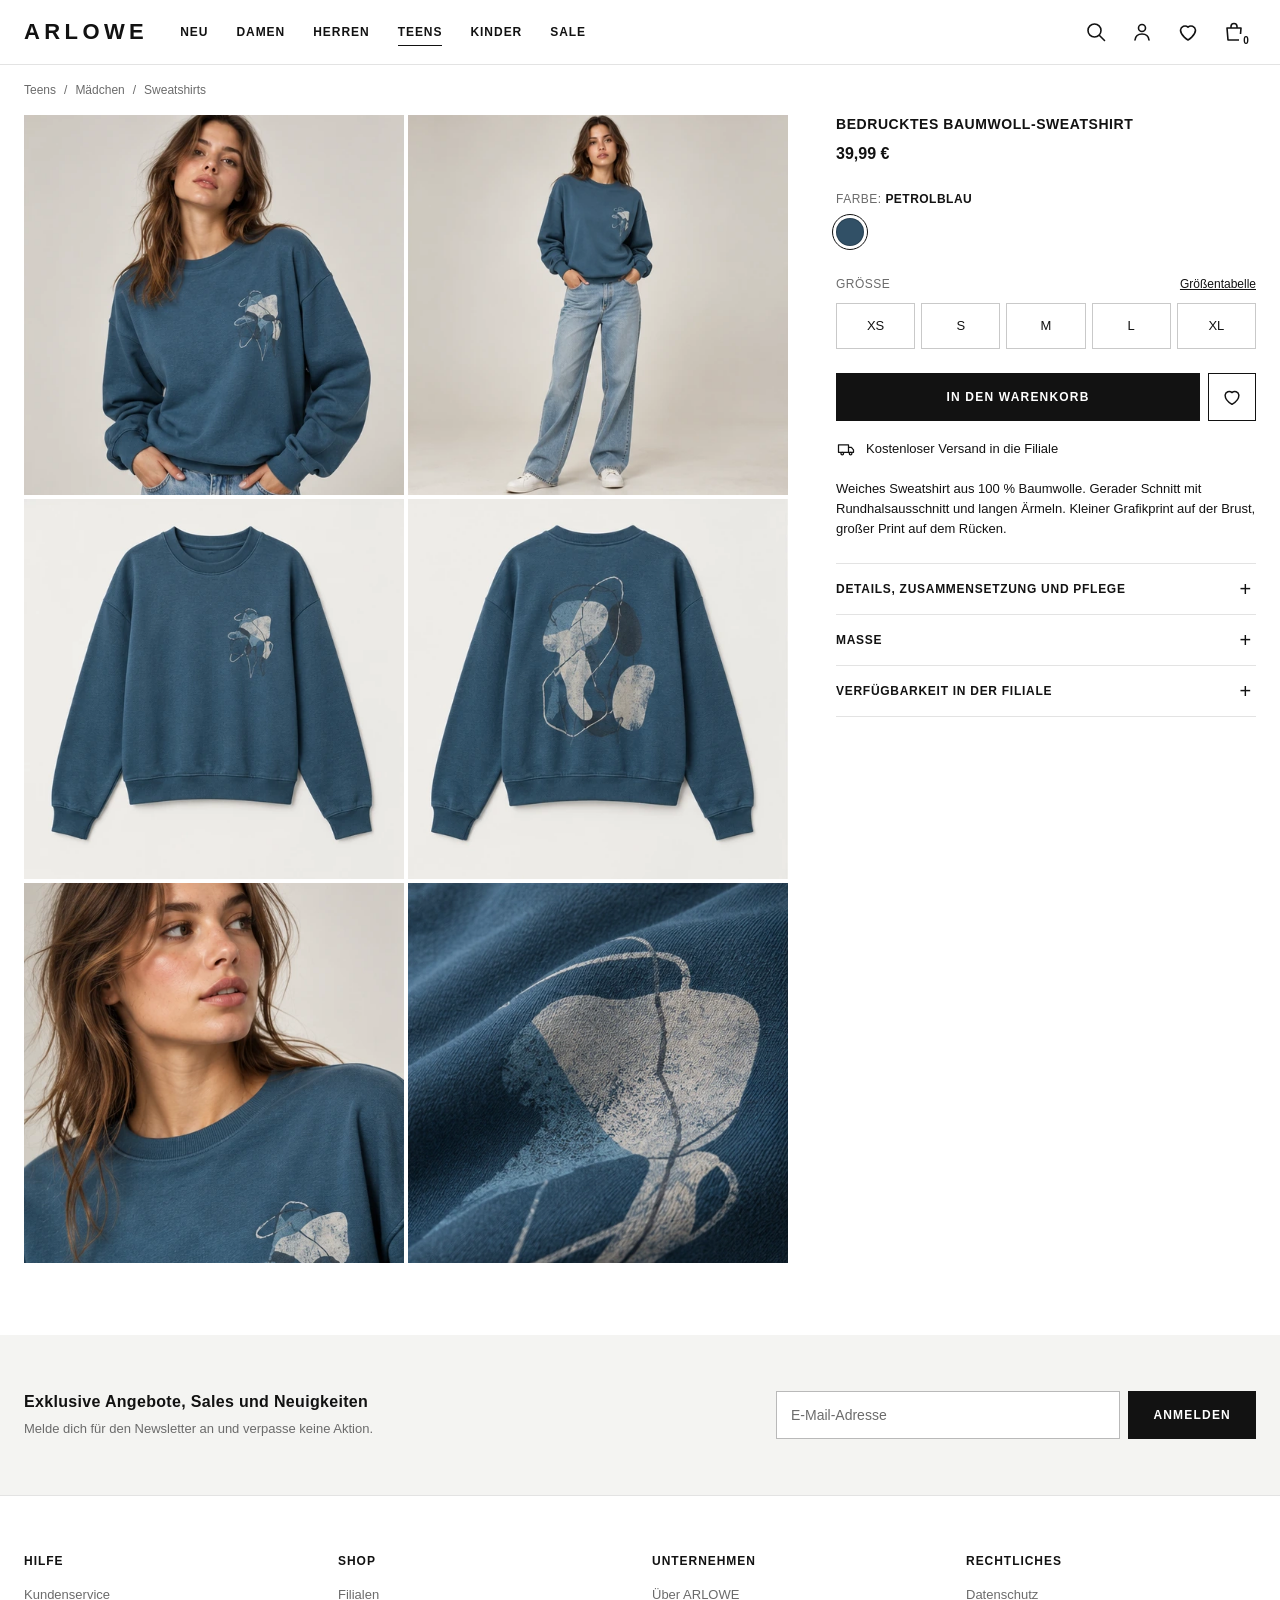
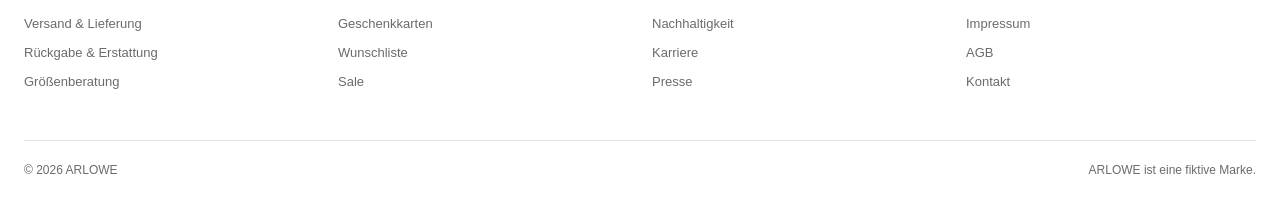
==== arlowe-site/index.html @ 9eb565cd "ARLOWE: Mode-Produktseite (Version A/B) und Übersicht ergänzt - arlowe-site/: fiktive Produktdetails" ====
<!DOCTYPE html>
<html lang="de">
<head>
  <meta charset="utf-8">
  <meta name="viewport" content="width=device-width, initial-scale=1">
  <title>Bedrucktes Baumwoll-Sweatshirt – Teens | ARLOWE</title>
  <meta name="description" content="Bedrucktes Baumwoll-Sweatshirt in Petrolblau: gerader Schnitt, Rundhalsausschnitt, lange Ärmel und Grafikprint auf Brust und Rücken.">
  <meta name="theme-color" content="#ffffff">
  <meta name="robots" content="noindex, nofollow">
  <link rel="icon" type="image/svg+xml" href="favicon.svg">
  <link rel="stylesheet" href="css/styles.css">

  <!-- Bedingung aus URL-Parameter und Hinweis-Komponente.
       Synchron geladen, damit der Hinweis im ersten Frame korrekt dargestellt wird. -->
  <script src="js/condition.js"></script>
  <script src="js/ai-note.js"></script>
</head>
<body>
  <a class="skip-link" href="#main">Zum Inhalt springen</a>

  <!-- A. HEADER -->
  <header class="site-header" id="site-header">
    <div class="site-header__inner">
      <button type="button" class="icon-btn menu-btn" id="menu-btn" aria-expanded="false" aria-controls="site-nav" aria-label="Menü öffnen">
        <svg viewBox="0 0 24 24" width="24" height="24" fill="none" stroke="currentColor" stroke-width="1.600" stroke-linecap="round" aria-hidden="true"><path d="M4 7h16M4 12h16M4 17h16"/></svg>
      </button>

      <a class="logo" href="#top" aria-label="ARLOWE – zum Seitenanfang">ARLOWE</a>

      <nav class="site-nav" id="site-nav" aria-label="Hauptnavigation">
        <ul>
          <li><a href="#" data-dummy>Neu</a></li>
          <li><a href="#" data-dummy>Damen</a></li>
          <li><a href="#" data-dummy>Herren</a></li>
          <li><a href="#" data-dummy class="is-current" aria-current="true">Teens</a></li>
          <li><a href="#" data-dummy>Kinder</a></li>
          <li><a href="#" data-dummy>Sale</a></li>
        </ul>
      </nav>

      <div class="site-header__actions">
        <button type="button" class="icon-btn" data-open-dialog="dialog-info" aria-label="Suchen">
          <svg viewBox="0 0 24 24" width="24" height="24" fill="none" stroke="currentColor" stroke-width="1.600" stroke-linecap="round" aria-hidden="true"><circle cx="10.500" cy="10.500" r="6.500"/><path d="m15.500 15.500 5 5"/></svg>
        </button>
        <button type="button" class="icon-btn" data-open-dialog="dialog-info" aria-label="Anmelden">
          <svg viewBox="0 0 24 24" width="24" height="24" fill="none" stroke="currentColor" stroke-width="1.600" stroke-linecap="round" stroke-linejoin="round" aria-hidden="true"><circle cx="12" cy="8" r="3.500"/><path d="M5 20c.5-4 3.500-6 7-6s6.500 2 7 6"/></svg>
        </button>
        <button type="button" class="icon-btn" data-open-dialog="dialog-info" aria-label="Wunschliste">
          <svg viewBox="0 0 24 24" width="24" height="24" fill="none" stroke="currentColor" stroke-width="1.600" stroke-linejoin="round" aria-hidden="true"><path d="M12 20s-7.500-4.500-7.500-10A4.500 4.500 0 0 1 12 7.200 4.500 4.500 0 0 1 19.500 10c0 5.500-7.500 10-7.500 10z"/></svg>
        </button>
        <button type="button" class="icon-btn icon-btn--bag" data-open-dialog="dialog-info" aria-label="Warenkorb, 0 Artikel">
          <svg viewBox="0 0 24 24" width="24" height="24" fill="none" stroke="currentColor" stroke-width="1.600" stroke-linejoin="round" aria-hidden="true"><path d="M5 8h14l-1 12H6z"/><path d="M9 8V6.500a3 3 0 0 1 6 0V8"/></svg>
          <span class="bag-count" aria-hidden="true">0</span>
        </button>
      </div>
    </div>
  </header>

  <main id="main">
    <div class="container" id="top">

      <nav class="crumbs" aria-label="Brotkrumen">
        <ol>
          <li><a href="#" data-dummy>Teens</a></li>
          <li><a href="#" data-dummy>Mädchen</a></li>
          <li><a href="#" data-dummy>Sweatshirts</a></li>
        </ol>
      </nav>

      <div class="pdp">

        <!-- B. GALERIE -->
        <section class="gallery" aria-label="Produktbilder" id="gallery">
          <div class="gallery__track" id="gallery-track" tabindex="0">
            <figure class="gallery__item gallery__item--medium">
              <img src="images/arlowe/medium_model.webp" width="508" height="510"
                   alt="Model in einem petrolblauen Sweatshirt mit Grafikprint, die Hände in den Hosentaschen"
                   fetchpriority="high" decoding="async">
            </figure>
            <figure class="gallery__item gallery__item--full">
              <img src="images/arlowe/full_model.webp" width="510" height="510"
                   alt="Ganzkörperansicht: Model in petrolblauem Sweatshirt und hellblauer Jeans mit weitem Bein"
                   loading="lazy" decoding="async">
            </figure>
            <figure class="gallery__item gallery__item--front">
              <img src="images/arlowe/product_front.webp" width="510" height="510"
                   alt="Petrolblaues Sweatshirt von vorn mit kleinem Grafikprint auf der Brust"
                   loading="lazy" decoding="async">
            </figure>
            <figure class="gallery__item gallery__item--back">
              <img src="images/arlowe/product_back.webp" width="508" height="510"
                   alt="Petrolblaues Sweatshirt von hinten mit großem abstraktem Grafikprint"
                   loading="lazy" decoding="async">
            </figure>
            <figure class="gallery__item gallery__item--detail">
              <img src="images/arlowe/detail_model.webp" width="510" height="510"
                   alt="Detailansicht: Model im Halbprofil mit Blick auf Rundhalsausschnitt und Print"
                   loading="lazy" decoding="async">
            </figure>
            <figure class="gallery__item gallery__item--print">
              <img src="images/arlowe/print_detail.webp" width="510" height="510"
                   alt="Nahaufnahme des Grafikprints auf dem petrolblauen Baumwollstoff"
                   loading="lazy" decoding="async">
            </figure>
          </div>

          <div class="gallery__ui">
            <button type="button" class="gallery__arrow gallery__arrow--prev" data-gallery="prev" aria-label="Vorheriges Bild">
              <svg viewBox="0 0 24 24" width="20" height="20" fill="none" stroke="currentColor" stroke-width="1.700" stroke-linecap="round" stroke-linejoin="round" aria-hidden="true"><path d="m14.500 5-7 7 7 7"/></svg>
            </button>
            <button type="button" class="gallery__arrow gallery__arrow--next" data-gallery="next" aria-label="Nächstes Bild">
              <svg viewBox="0 0 24 24" width="20" height="20" fill="none" stroke="currentColor" stroke-width="1.700" stroke-linecap="round" stroke-linejoin="round" aria-hidden="true"><path d="m9.500 5 7 7-7 7"/></svg>
            </button>
            <p class="gallery__count" id="gallery-count" aria-live="polite">1 / 6</p>
          </div>
        </section>

        <!-- C. PRODUKTINFO -->
        <section class="info" aria-labelledby="pdp-title">
          <h1 class="info__title" id="pdp-title">Bedrucktes Baumwoll-Sweatshirt</h1>
          <p class="info__price"><span class="visually-hidden">Preis: </span>39,99&nbsp;€</p>

          <div class="field">
            <p class="field__label">Farbe: <strong>Petrolblau</strong></p>
            <ul class="swatches">
              <li><button type="button" class="swatch is-selected" aria-pressed="true" aria-label="Petrolblau"></button></li>
            </ul>
          </div>

          <div class="field">
            <div class="field__row">
              <p class="field__label" id="size-label">Größe</p>
              <button type="button" class="linklike" data-open-details="details-measures">Größentabelle</button>
            </div>
            <ul class="sizes" role="group" aria-labelledby="size-label">
              <li><button type="button" class="size" aria-pressed="false">XS</button></li>
              <li><button type="button" class="size" aria-pressed="false">S</button></li>
              <li><button type="button" class="size" aria-pressed="false">M</button></li>
              <li><button type="button" class="size" aria-pressed="false">L</button></li>
              <li><button type="button" class="size" aria-pressed="false">XL</button></li>
            </ul>
          </div>

          <div class="buy">
            <button type="button" class="btn btn--primary" data-open-dialog="dialog-info">In den Warenkorb</button>
            <button type="button" class="btn btn--outline btn--icon" data-open-dialog="dialog-info" aria-label="Auf die Wunschliste">
              <svg viewBox="0 0 24 24" width="22" height="22" fill="none" stroke="currentColor" stroke-width="1.600" stroke-linejoin="round" aria-hidden="true"><path d="M12 20s-7.500-4.500-7.500-10A4.500 4.500 0 0 1 12 7.200 4.500 4.500 0 0 1 19.500 10c0 5.500-7.500 10-7.500 10z"/></svg>
            </button>
          </div>

          <p class="ship">
            <svg viewBox="0 0 24 24" width="20" height="20" fill="none" stroke="currentColor" stroke-width="1.500" stroke-linecap="round" stroke-linejoin="round" aria-hidden="true"><path d="M3 7h12v9H3z"/><path d="M15 10h3.500l2.500 3v3h-6"/><circle cx="7.500" cy="17.500" r="1.600"/><circle cx="17.500" cy="17.500" r="1.600"/></svg>
            Kostenloser Versand in die Filiale
          </p>

          <!-- Beschreibung. Der letzte Satz ist der Hinweis zu den Bildern
               (Version B sichtbar; in Version A unsichtbar und ausgeblendet,
               damit Zeilenumbrüche und Höhen identisch bleiben). -->
          <p class="desc">Weiches Sweatshirt aus 100&nbsp;% Baumwolle. Gerader Schnitt mit Rundhalsausschnitt und langen Ärmeln. Kleiner Grafikprint auf der Brust, großer Print auf dem Rücken. <ai-note>Diese Bilder wurden mit KI generiert</ai-note></p>

          <div class="accordion">
            <details>
              <summary>Details, Zusammensetzung und Pflege</summary>
              <div class="accordion__body">
                <p><strong>Zusammensetzung:</strong> 100&nbsp;% Baumwolle.</p>
                <ul>
                  <li>Bei 30&nbsp;°C waschen</li>
                  <li>Nicht bleichen</li>
                  <li>Nicht im Trockner trocknen</li>
                  <li>Auf links bei niedriger Temperatur bügeln, Print nicht bügeln</li>
                </ul>
              </div>
            </details>

            <details id="details-measures">
              <summary>Maße</summary>
              <div class="accordion__body">
                <table class="table">
                  <thead>
                    <tr><th scope="col">Größe</th><th scope="col">Brustbreite</th><th scope="col">Länge</th></tr>
                  </thead>
                  <tbody>
                    <tr><th scope="row">XS</th><td>47&nbsp;cm</td><td>60&nbsp;cm</td></tr>
                    <tr><th scope="row">S</th><td>50&nbsp;cm</td><td>62&nbsp;cm</td></tr>
                    <tr><th scope="row">M</th><td>53&nbsp;cm</td><td>64&nbsp;cm</td></tr>
                    <tr><th scope="row">L</th><td>56&nbsp;cm</td><td>66&nbsp;cm</td></tr>
                    <tr><th scope="row">XL</th><td>59&nbsp;cm</td><td>68&nbsp;cm</td></tr>
                  </tbody>
                </table>
                <p class="note">Maße des Kleidungsstücks, flach gemessen.</p>
              </div>
            </details>

            <details>
              <summary>Verfügbarkeit in der Filiale</summary>
              <div class="accordion__body">
                <p>Wähle eine Filiale, um die Verfügbarkeit dieses Artikels zu sehen.</p>
                <button type="button" class="btn btn--outline btn--small" data-open-dialog="dialog-info">Filiale wählen</button>
              </div>
            </details>
          </div>
        </section>
      </div>
    </div>

    <!-- D. NEWSLETTER -->
    <section class="newsletter" aria-labelledby="news-title">
      <div class="container newsletter__inner">
        <div>
          <h2 class="newsletter__title" id="news-title">Exklusive Angebote, Sales und Neuigkeiten</h2>
          <p class="newsletter__text">Melde dich für den Newsletter an und verpasse keine Aktion.</p>
        </div>
        <form class="newsletter__form">
          <label class="visually-hidden" for="news-email">E-Mail-Adresse</label>
          <input class="input" id="news-email" type="email" placeholder="E-Mail-Adresse" autocomplete="off">
          <button type="submit" class="btn btn--primary">Anmelden</button>
        </form>
      </div>
    </section>
  </main>

  <!-- E. FOOTER -->
  <footer class="site-footer">
    <div class="container">
      <div class="footer__grid">
        <nav class="footer__col" aria-labelledby="f-hilfe">
          <h2 class="footer__title" id="f-hilfe">Hilfe</h2>
          <ul>
            <li><a href="#" data-dummy>Kundenservice</a></li>
            <li><a href="#" data-dummy>Versand &amp; Lieferung</a></li>
            <li><a href="#" data-dummy>Rückgabe &amp; Erstattung</a></li>
            <li><a href="#" data-dummy>Größenberatung</a></li>
          </ul>
        </nav>
        <nav class="footer__col" aria-labelledby="f-shop">
          <h2 class="footer__title" id="f-shop">Shop</h2>
          <ul>
            <li><a href="#" data-dummy>Filialen</a></li>
            <li><a href="#" data-dummy>Geschenkkarten</a></li>
            <li><a href="#" data-dummy>Wunschliste</a></li>
            <li><a href="#" data-dummy>Sale</a></li>
          </ul>
        </nav>
        <nav class="footer__col" aria-labelledby="f-firma">
          <h2 class="footer__title" id="f-firma">Unternehmen</h2>
          <ul>
            <li><a href="#" data-dummy>Über ARLOWE</a></li>
            <li><a href="#" data-dummy>Nachhaltigkeit</a></li>
            <li><a href="#" data-dummy>Karriere</a></li>
            <li><a href="#" data-dummy>Presse</a></li>
          </ul>
        </nav>
        <nav class="footer__col" aria-labelledby="f-recht">
          <h2 class="footer__title" id="f-recht">Rechtliches</h2>
          <ul>
            <li><a href="#" data-dummy>Datenschutz</a></li>
            <li><a href="#" data-dummy>Impressum</a></li>
            <li><a href="#" data-dummy>AGB</a></li>
            <li><a href="#" data-dummy>Kontakt</a></li>
          </ul>
        </nav>
      </div>

      <div class="footer__bottom">
        <p>© 2026 ARLOWE</p>
        <p class="footer__note">ARLOWE ist eine fiktive Marke.</p>
      </div>
    </div>
  </footer>

  <!-- Dummy-Dialog (intern, keine externen Seiten) -->
  <dialog class="dialog" id="dialog-info" aria-labelledby="dialog-info-title">
    <form method="dialog" class="dialog__body">
      <h2 class="dialog__title" id="dialog-info-title">ARLOWE</h2>
      <p>Dieser Bereich wird gerade vorbereitet. Bis dahin kannst du den Artikel auf dieser Seite in Ruhe ansehen.</p>
      <button class="btn btn--primary" value="close">Schließen</button>
    </form>
  </dialog>

  <script src="js/main.js" defer></script>
</body>
</html>
---- arlowe-site/css/styles.css ----
/* ==========================================================================
   ARLOWE – Produktdetailseite (Mode)
   Ein Stylesheet für beide Experimentalbedingungen. Einziger Unterschied:
   der Satz <ai-note> in der Produktbeschreibung ist in Version B sichtbar
   und in Version A unsichtbar (belegt aber denselben Platz).
   ========================================================================== */

/* --------------------------------------------------------------------------
   1. Tokens
   -------------------------------------------------------------------------- */
:root {
  --ink: #121212;
  --muted: #6b6b6b;
  --line: #e3e3e3;
  --soft: #f4f4f2;
  --cell: #efeee9;
  --white: #ffffff;
  --petrol: #315066;

  --font: "Helvetica Neue", Helvetica, Arial, "Segoe UI", sans-serif;

  --maxw: 1440px;
  --gutter: 24px;
  --header-h: 64px;
}

@media (max-width: 720px) {
  :root { --gutter: 16px; --header-h: 56px; }
}

/* --------------------------------------------------------------------------
   2. Reset / Basis
   -------------------------------------------------------------------------- */
*, *::before, *::after { box-sizing: border-box; }

html {
  scroll-behavior: smooth;
  -webkit-text-size-adjust: 100%;
}

body {
  margin: 0;
  font-family: var(--font);
  font-size: 14px;
  line-height: 1.5;
  color: var(--ink);
  background: var(--white);
  -webkit-font-smoothing: antialiased;
  -moz-osx-font-smoothing: grayscale;
}

img { display: block; max-width: 100%; }

h1, h2, h3, p, ul, ol, figure { margin: 0; padding: 0; }
ul, ol { list-style: none; }

a { color: inherit; }
button, input { font-family: inherit; }

:focus-visible {
  outline: 2px solid var(--ink);
  outline-offset: 2px;
}

.skip-link {
  position: absolute;
  left: 16px;
  top: -100px;
  z-index: 100;
  padding: 10px 16px;
  color: #fff;
  background: var(--ink);
  text-decoration: none;
  font-size: 13px;
}
.skip-link:focus { top: 12px; }

.visually-hidden {
  position: absolute;
  width: 1px;
  height: 1px;
  margin: -1px;
  padding: 0;
  overflow: hidden;
  clip: rect(0 0 0 0);
  white-space: nowrap;
  border: 0;
}

.container {
  width: 100%;
  max-width: calc(var(--maxw) + var(--gutter) * 2);
  margin-inline: auto;
  padding-inline: var(--gutter);
}

/* --------------------------------------------------------------------------
   3. Buttons, Felder
   -------------------------------------------------------------------------- */
.btn {
  display: inline-flex;
  align-items: center;
  justify-content: center;
  min-height: 48px;
  padding: 0 24px;
  font-size: 12px;
  font-weight: 600;
  letter-spacing: 0.1em;
  text-transform: uppercase;
  line-height: 1;
  white-space: nowrap;
  text-decoration: none;
  border: 1px solid var(--ink);
  border-radius: 0;
  cursor: pointer;
  transition: background-color 0.2s ease, color 0.2s ease;
}
.btn--primary { color: #fff; background: var(--ink); }
.btn--primary:hover { background: #000; }
.btn--outline { color: var(--ink); background: transparent; }
.btn--outline:hover { color: #fff; background: var(--ink); }
.btn--small { min-height: 40px; padding: 0 18px; }
.btn--icon { width: 48px; padding: 0; }

.linklike {
  padding: 0;
  font-size: 12px;
  color: var(--ink);
  background: none;
  border: 0;
  text-decoration: underline;
  cursor: pointer;
}

.input {
  width: 100%;
  min-height: 48px;
  padding: 0 14px;
  font-size: 14px;
  color: var(--ink);
  background: var(--white);
  border: 1px solid #b9b9b9;
  border-radius: 0;
  appearance: none;
  -webkit-appearance: none;
}
.input::placeholder { color: var(--muted); }

/* --------------------------------------------------------------------------
   4. Header
   -------------------------------------------------------------------------- */
.site-header {
  position: sticky;
  top: 0;
  z-index: 50;
  background: var(--white);
  border-bottom: 1px solid var(--line);
}

.site-header__inner {
  max-width: calc(var(--maxw) + var(--gutter) * 2);
  height: var(--header-h);
  margin-inline: auto;
  padding-inline: var(--gutter);
  display: grid;
  grid-template-columns: auto 1fr auto;
  grid-template-areas: "logo nav actions";
  align-items: center;
  gap: 32px;
}

.logo {
  grid-area: logo;
  font-size: 22px;
  font-weight: 700;
  letter-spacing: 0.2em;
  color: var(--ink);
  text-decoration: none;
  line-height: 1;
}

.site-nav { grid-area: nav; }
.site-nav ul { display: flex; gap: 28px; }
.site-nav a {
  position: relative;
  display: inline-block;
  padding: 8px 0;
  font-size: 12px;
  font-weight: 600;
  letter-spacing: 0.08em;
  text-transform: uppercase;
  text-decoration: none;
  color: var(--ink);
}
.site-nav a::after {
  content: "";
  position: absolute;
  left: 0;
  right: 0;
  bottom: 3px;
  height: 1px;
  background: currentColor;
  transform: scaleX(0);
  transform-origin: left;
  transition: transform 0.2s ease;
}
.site-nav a:hover::after,
.site-nav a.is-current::after { transform: scaleX(1); }

.site-header__actions {
  grid-area: actions;
  display: flex;
  align-items: center;
  gap: 2px;
}

.icon-btn {
  position: relative;
  display: inline-grid;
  place-items: center;
  width: 44px;
  height: 44px;
  padding: 0;
  color: var(--ink);
  background: transparent;
  border: 0;
  cursor: pointer;
}
.menu-btn { display: none; grid-area: menu; margin-left: -10px; }

.bag-count {
  position: absolute;
  right: 3px;
  bottom: 6px;
  min-width: 14px;
  font-size: 10px;
  font-weight: 700;
  line-height: 14px;
  text-align: center;
  background: var(--white);
}

@media (max-width: 900px) {
  .site-header__inner {
    grid-template-columns: auto 1fr auto;
    grid-template-areas: "menu logo actions";
    gap: 8px;
  }
  .menu-btn { display: inline-grid; }
  .logo { justify-self: start; }

  .site-nav {
    position: absolute;
    top: 100%;
    left: 0;
    right: 0;
    padding: 8px var(--gutter) 24px;
    background: var(--white);
    border-bottom: 1px solid var(--line);
    visibility: hidden;
    opacity: 0;
    transform: translateY(-6px);
    transition: opacity 0.2s ease, transform 0.2s ease, visibility 0s linear 0.2s;
  }
  .site-header.is-open .site-nav {
    visibility: visible;
    opacity: 1;
    transform: none;
    transition-delay: 0s;
  }
  .site-nav ul { flex-direction: column; gap: 0; }
  .site-nav li + li { border-top: 1px solid var(--line); }
  .site-nav a { display: block; padding: 16px 0; font-size: 13px; }
  .site-nav a::after { display: none; }
  .site-nav a.is-current { text-decoration: underline; text-underline-offset: 4px; }
}

@media (max-width: 380px) {
  .site-header__inner { padding-inline: 8px; gap: 4px; }
  .logo { font-size: 18px; letter-spacing: 0.16em; }
  .icon-btn { width: 40px; height: 40px; }
  /* Der Wunschlisten-Button steht auch neben dem Warenkorb-Button */
  .site-header__actions .icon-btn[aria-label="Wunschliste"] { display: none; }
}

/* --------------------------------------------------------------------------
   5. Brotkrumen + Produktbereich
   -------------------------------------------------------------------------- */
.crumbs { padding-block: 16px; }
.crumbs ol { display: flex; flex-wrap: wrap; gap: 4px 0; font-size: 12px; color: var(--muted); }
.crumbs li + li::before { content: "/"; margin-inline: 8px; }
.crumbs a { text-decoration: none; }
.crumbs a:hover { color: var(--ink); text-decoration: underline; }

.pdp {
  display: grid;
  grid-template-columns: minmax(0, 1fr) 420px;
  gap: 48px;
  align-items: start;
  padding-bottom: 72px;
}

/* --------------------------------------------------------------------------
   6. Galerie
   -------------------------------------------------------------------------- */
.gallery { position: relative; }

.gallery__track {
  display: grid;
  grid-template-columns: repeat(2, minmax(0, 1fr));
  gap: 4px;
}

.gallery__item {
  position: relative;
  overflow: hidden;
  aspect-ratio: 1 / 1;
  background: var(--cell);
}
.gallery__item img {
  width: 100%;
  height: 100%;
  object-fit: cover;
  /* Randartefakte der Quelldateien (3–7 px) ausblenden – nur Darstellung,
     die Bilddateien bleiben unverändert. */
  transform: scale(var(--trim, 1));
  transform-origin: var(--trim-origin, 100% 100%);
}
.gallery__item--medium { --trim: 1.008; --trim-origin: 50% 50%; }
.gallery__item--full   { --trim: 1.010; --trim-origin: 100% 100%; }
.gallery__item--front  { --trim: 1.016; --trim-origin: 0 100%; }
.gallery__item--back   { --trim: 1.016; --trim-origin: 100% 100%; }
.gallery__item--detail { --trim: 1.010; --trim-origin: 0 0; }
.gallery__item--print  { --trim: 1.016; --trim-origin: 100% 100%; }

.gallery__ui { display: none; }

@media (max-width: 900px) {
  .pdp { grid-template-columns: 1fr; gap: 24px; padding-bottom: 48px; }
  .crumbs { padding-block: 12px; }

  .gallery { margin-inline: calc(var(--gutter) * -1); }
  .gallery__track {
    display: flex;
    gap: 0;
    overflow-x: auto;
    scroll-snap-type: x mandatory;
    scrollbar-width: none;
  }
  .gallery__track::-webkit-scrollbar { display: none; }
  .gallery__item { flex: 0 0 100%; scroll-snap-align: start; }

  .gallery__ui { display: block; }
  .gallery__arrow {
    position: absolute;
    top: 50%;
    z-index: 2;
    display: grid;
    place-items: center;
    width: 44px;
    height: 44px;
    padding: 0;
    color: var(--ink);
    background: rgba(255, 255, 255, 0.9);
    border: 1px solid var(--line);
    border-radius: 50%;
    cursor: pointer;
    transform: translateY(-50%);
  }
  .gallery__arrow--prev { left: 12px; }
  .gallery__arrow--next { right: 12px; }
  .gallery__count {
    position: absolute;
    left: 12px;
    bottom: 12px;
    z-index: 2;
    padding: 4px 9px;
    font-size: 12px;
    line-height: 1.3;
    background: rgba(255, 255, 255, 0.9);
  }
}

/* --------------------------------------------------------------------------
   7. Produktinfo
   -------------------------------------------------------------------------- */
.info {
  position: sticky;
  top: calc(var(--header-h) + 20px);
}
@media (max-width: 900px) {
  .info { position: static; }
}

.info__title {
  font-size: 14px;
  font-weight: 600;
  letter-spacing: 0.04em;
  text-transform: uppercase;
  line-height: 1.35;
}
.info__price { margin-top: 8px; font-size: 16px; font-weight: 600; }

.field { margin-top: 24px; }
.field__row { display: flex; align-items: baseline; justify-content: space-between; }
.field__label { font-size: 12px; letter-spacing: 0.04em; text-transform: uppercase; color: var(--muted); }
.field__label strong { font-weight: 600; color: var(--ink); }

.swatches { display: flex; gap: 10px; margin-top: 10px; }
.swatch {
  width: 28px;
  height: 28px;
  padding: 0;
  background: var(--petrol);
  border: 1px solid rgba(0, 0, 0, 0.2);
  border-radius: 50%;
  cursor: pointer;
}
.swatch.is-selected { outline: 1px solid var(--ink); outline-offset: 3px; }

.sizes { display: grid; grid-template-columns: repeat(5, minmax(0, 1fr)); gap: 6px; margin-top: 10px; }
.size {
  width: 100%;
  height: 46px;
  font-size: 13px;
  color: var(--ink);
  background: var(--white);
  border: 1px solid #c9c9c9;
  border-radius: 0;
  cursor: pointer;
  transition: border-color 0.15s ease, background-color 0.15s ease, color 0.15s ease;
}
.size:hover { border-color: var(--ink); }
.size[aria-pressed="true"] { color: #fff; background: var(--ink); border-color: var(--ink); }

.buy { display: flex; gap: 8px; margin-top: 24px; }
.buy .btn--primary { flex: 1; }

.ship {
  display: flex;
  align-items: center;
  gap: 10px;
  margin-top: 18px;
  font-size: 13px;
}

/* Beschreibung: Schrift, Größe und Zeilenhöhe wie ein normaler Beschreibungstext.
   Der Hinweis zu den Bildern ist der letzte Satz und erhält keine
   Sonderformatierung. */
.desc {
  margin-top: 20px;
  font-size: 13px;
  line-height: 20px;
  font-weight: 400;
  color: var(--ink);
}
ai-note { display: inline; }
ai-note:not([data-visible]) { visibility: hidden; }

/* --------------------------------------------------------------------------
   8. Aufklappbereiche
   -------------------------------------------------------------------------- */
.accordion { margin-top: 24px; border-top: 1px solid var(--line); }
.accordion details { border-bottom: 1px solid var(--line); }
.accordion summary {
  position: relative;
  display: block;
  padding: 16px 28px 16px 0;
  font-size: 12px;
  font-weight: 600;
  letter-spacing: 0.06em;
  text-transform: uppercase;
  list-style: none;
  cursor: pointer;
}
.accordion summary::-webkit-details-marker { display: none; }
.accordion summary::after {
  content: "+";
  position: absolute;
  right: 4px;
  top: 50%;
  font-size: 20px;
  font-weight: 300;
  line-height: 1;
  transform: translateY(-50%);
}
.accordion details[open] summary::after { content: "–"; }

.accordion__body { padding: 0 0 18px; font-size: 13px; line-height: 20px; }
.accordion__body p + p,
.accordion__body ul,
.accordion__body .btn { margin-top: 10px; }
.accordion__body li { position: relative; padding-left: 14px; }
.accordion__body li::before { content: "–"; position: absolute; left: 0; }

.table { width: 100%; border-collapse: collapse; font-size: 13px; }
.table th, .table td { padding: 8px 0; text-align: left; border-bottom: 1px solid var(--line); font-weight: 400; }
.table thead th { font-size: 11px; letter-spacing: 0.06em; text-transform: uppercase; color: var(--muted); }
.table tbody th { font-weight: 600; }
.note { margin-top: 10px; font-size: 12px; color: var(--muted); }

/* --------------------------------------------------------------------------
   9. Newsletter
   -------------------------------------------------------------------------- */
.newsletter { padding-block: 56px; background: var(--soft); }
.newsletter__inner { display: flex; align-items: center; justify-content: space-between; gap: 24px 48px; }
.newsletter__title { font-size: 16px; font-weight: 600; letter-spacing: 0.02em; line-height: 1.3; }
.newsletter__text { margin-top: 6px; font-size: 13px; color: var(--muted); }
.newsletter__form { display: flex; gap: 8px; width: min(100%, 480px); }
.newsletter__form .btn { flex: none; }

@media (max-width: 720px) {
  .newsletter { padding-block: 40px; }
  .newsletter__inner { flex-direction: column; align-items: stretch; }
  .newsletter__form { width: 100%; }
}

/* --------------------------------------------------------------------------
   10. Footer
   -------------------------------------------------------------------------- */
.site-footer { padding-block: 56px 28px; background: var(--white); border-top: 1px solid var(--line); }
.footer__grid { display: grid; grid-template-columns: repeat(4, minmax(0, 1fr)); gap: 32px 24px; padding-bottom: 48px; }
.footer__title { margin-bottom: 14px; font-size: 12px; font-weight: 600; letter-spacing: 0.08em; text-transform: uppercase; }
.footer__col li + li { margin-top: 8px; }
.footer__col a { font-size: 13px; color: var(--muted); text-decoration: none; }
.footer__col a:hover { color: var(--ink); text-decoration: underline; }
.footer__bottom {
  display: flex;
  flex-wrap: wrap;
  justify-content: space-between;
  gap: 8px 24px;
  padding-top: 20px;
  border-top: 1px solid var(--line);
  font-size: 12px;
  color: var(--muted);
}

@media (max-width: 720px) {
  .footer__grid { grid-template-columns: repeat(2, minmax(0, 1fr)); }
}

/* --------------------------------------------------------------------------
   11. Dialog (Platzhalter)
   -------------------------------------------------------------------------- */
.dialog {
  width: calc(100% - 32px);
  max-width: 420px;
  padding: 0;
  border: 0;
  background: var(--white);
  color: var(--ink);
  box-shadow: 0 20px 50px rgba(0, 0, 0, 0.3);
}
.dialog::backdrop { background: rgba(18, 18, 18, 0.55); }
.dialog__body { display: grid; gap: 14px; justify-items: start; padding: 28px 24px 24px; }
.dialog__title { font-size: 14px; font-weight: 600; letter-spacing: 0.08em; text-transform: uppercase; }
.dialog__body p { color: var(--muted); }
.dialog__body .btn { margin-top: 6px; }

@media (prefers-reduced-motion: reduce) {
  html { scroll-behavior: auto; }
  .btn, .size, .site-nav, .site-nav a::after { transition: none; }
}
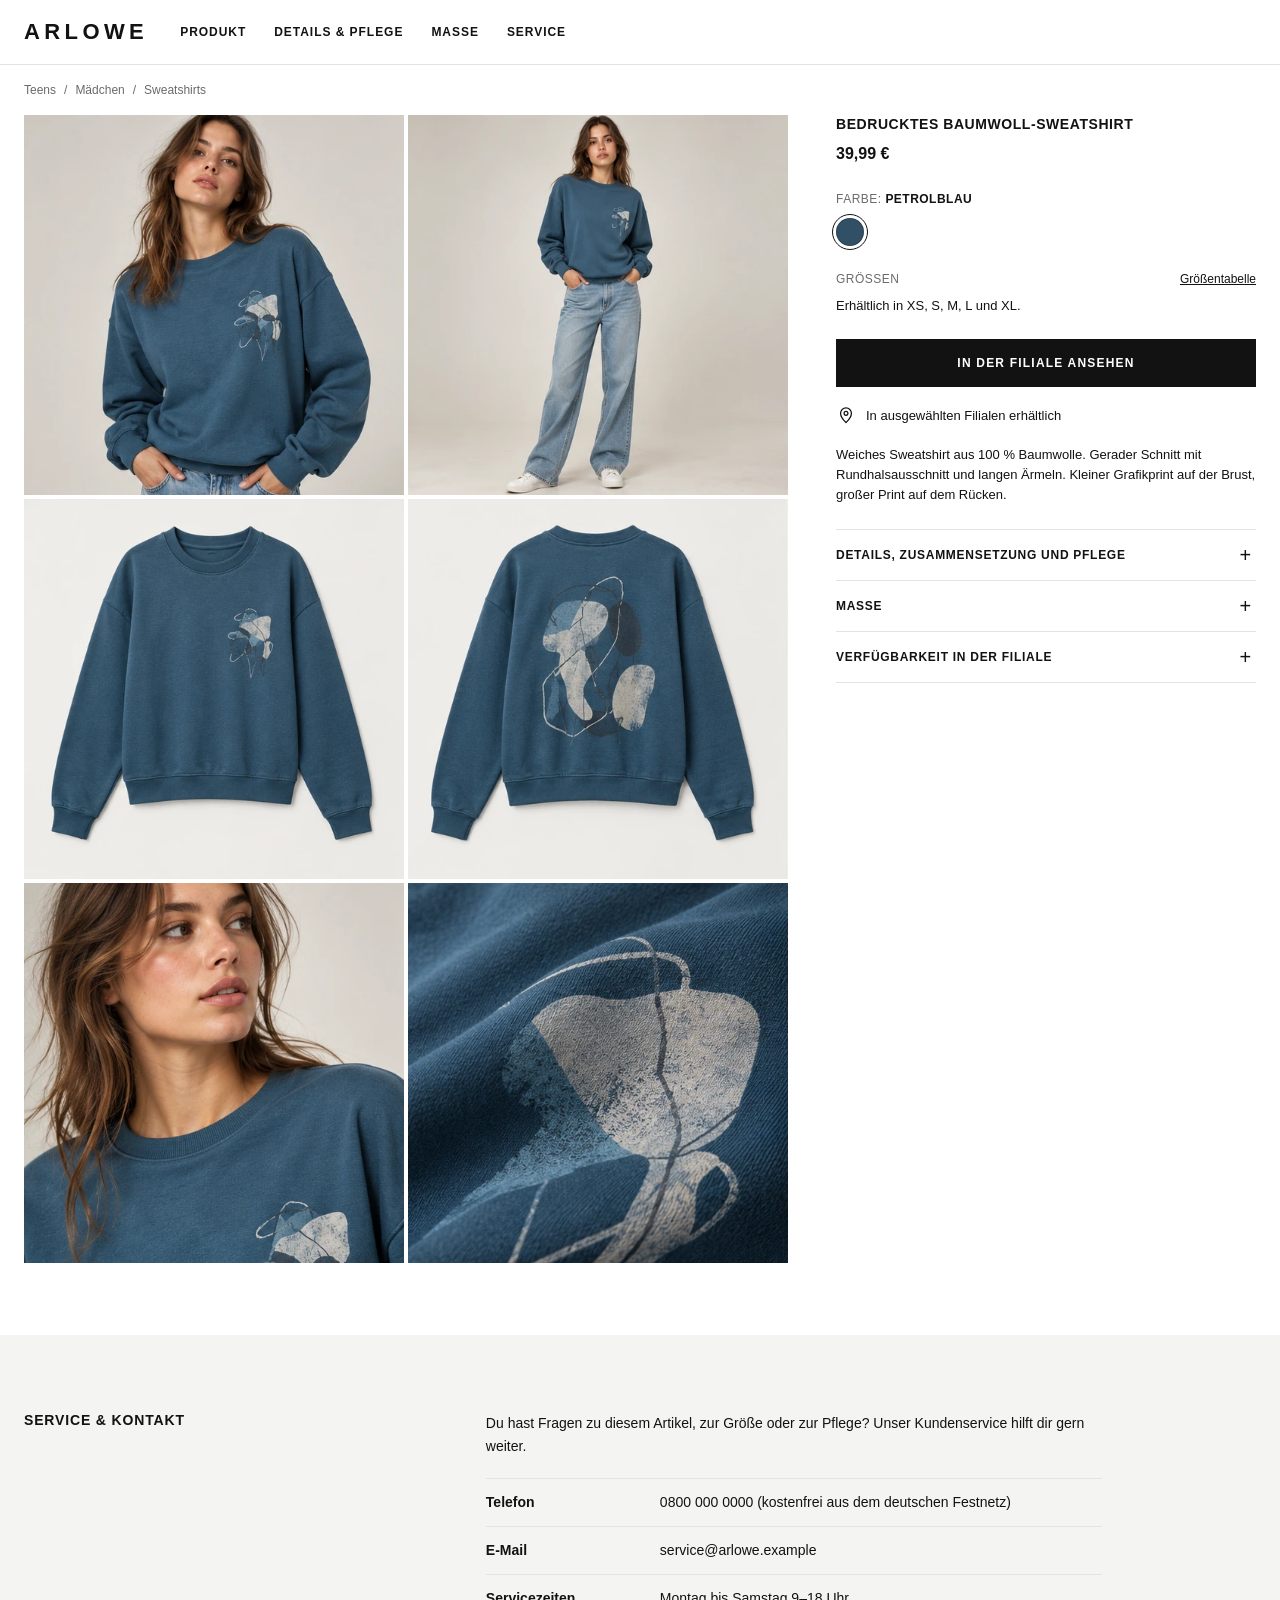
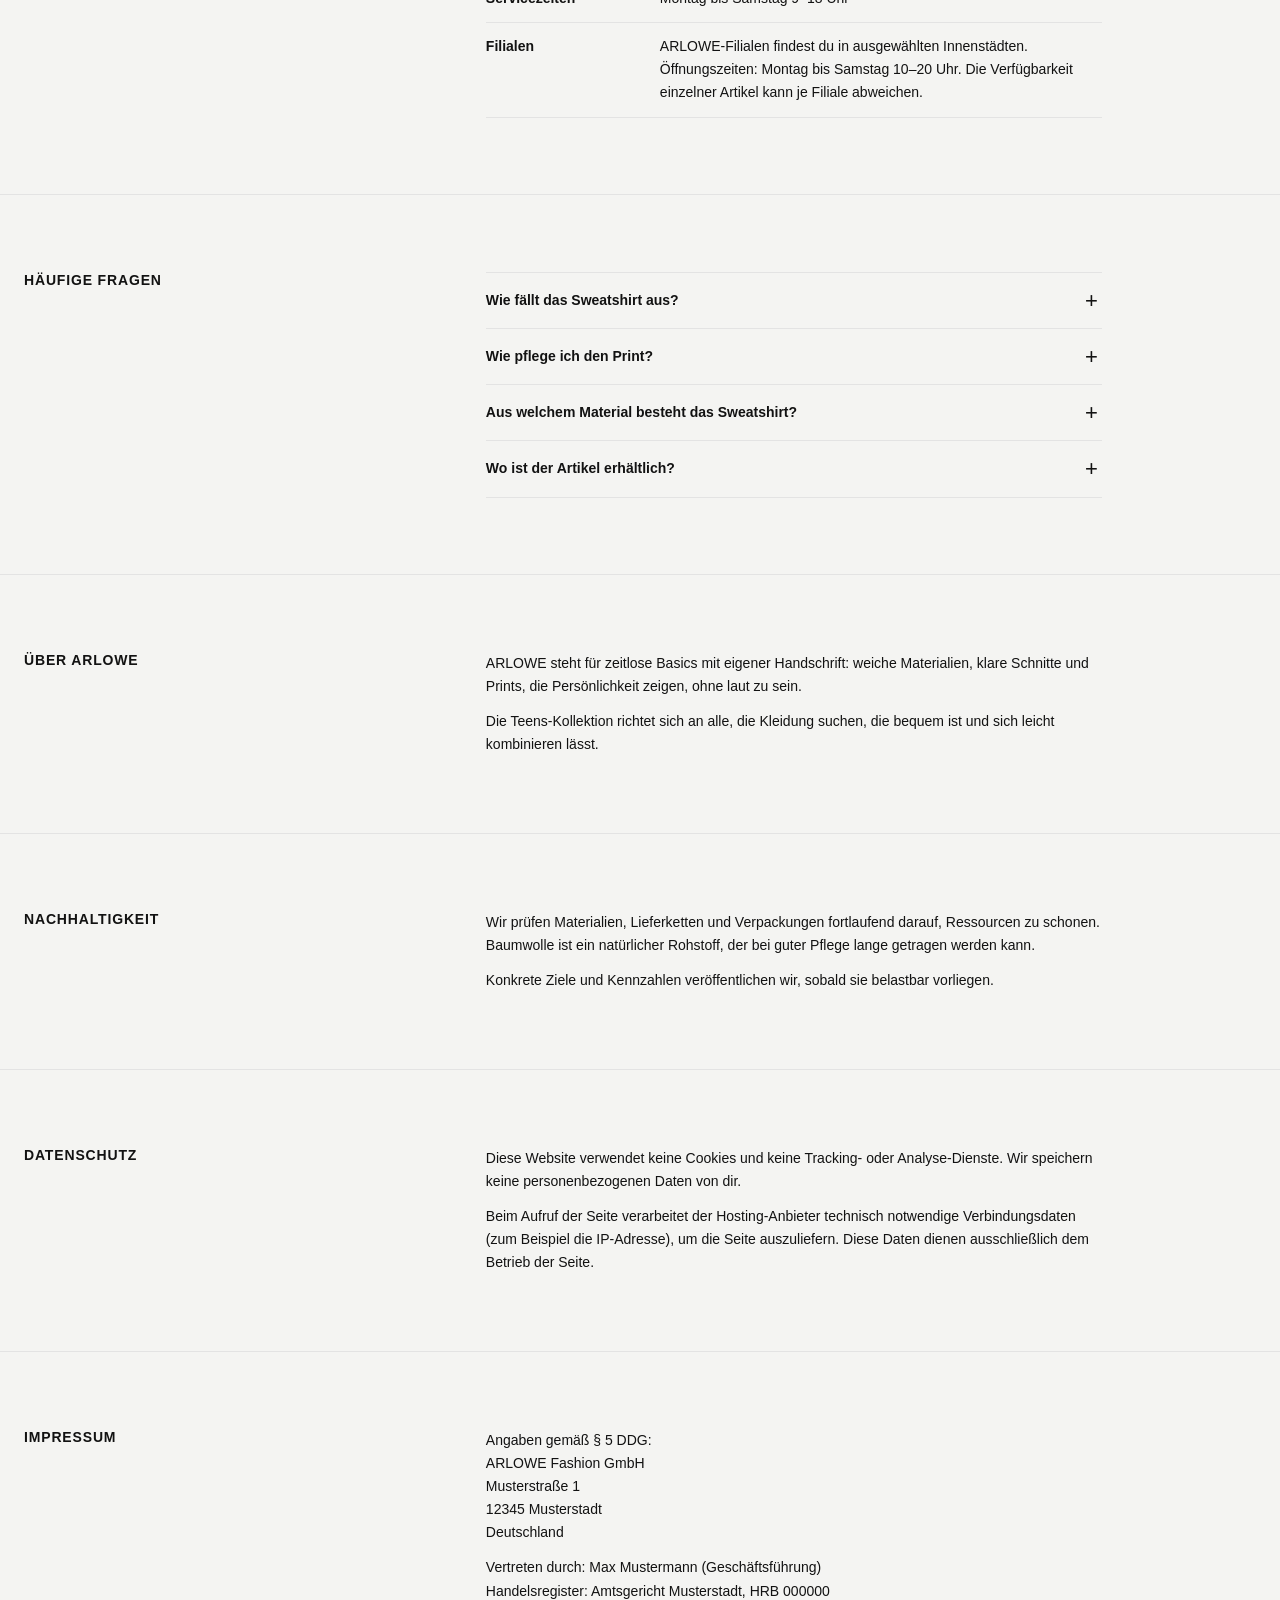
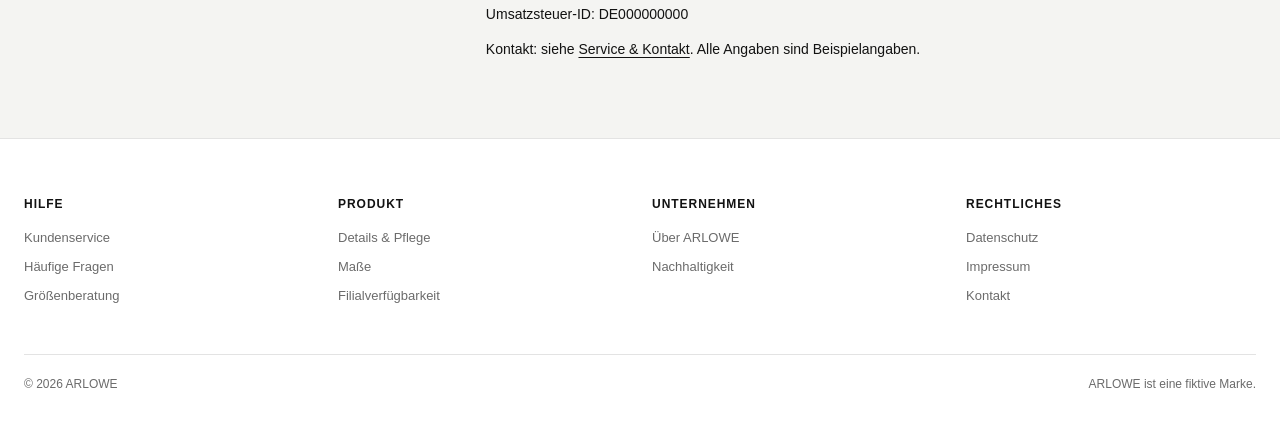
==== commit b157328c: "Keine Kauffunktionen, keine toten Links; Info-Bereiche ergänzt - Alle vier Seiten: Warenkorb, "Jetzt" ====
--- a/arlowe-site/index.html
+++ b/arlowe-site/index.html
@@ -10,10 +10,10 @@
   <link rel="icon" type="image/svg+xml" href="favicon.svg">
   <link rel="stylesheet" href="css/styles.css">
 
-  <!-- Bedingung aus URL-Parameter und Hinweis-Komponente.
-       Synchron geladen, damit der Hinweis im ersten Frame korrekt dargestellt wird. -->
+  <!-- Bedingung aus URL-Parameter und Bild-Komponente.
+       Synchron geladen, damit das Label im selben Frame wie das Bild erscheint. -->
   <script src="js/condition.js"></script>
-  <script src="js/ai-note.js"></script>
+  <script src="js/experimental-image.js"></script>
 </head>
 <body>
   <a class="skip-link" href="#main">Zum Inhalt springen</a>
@@ -29,30 +29,13 @@
 
       <nav class="site-nav" id="site-nav" aria-label="Hauptnavigation">
         <ul>
-          <li><a href="#" data-dummy>Neu</a></li>
-          <li><a href="#" data-dummy>Damen</a></li>
-          <li><a href="#" data-dummy>Herren</a></li>
-          <li><a href="#" data-dummy class="is-current" aria-current="true">Teens</a></li>
-          <li><a href="#" data-dummy>Kinder</a></li>
-          <li><a href="#" data-dummy>Sale</a></li>
+          <li><a href="#top">Produkt</a></li>
+          <li><a href="#details-care">Details &amp; Pflege</a></li>
+          <li><a href="#details-measures">Maße</a></li>
+          <li><a href="#service">Service</a></li>
         </ul>
       </nav>
 
-      <div class="site-header__actions">
-        <button type="button" class="icon-btn" data-open-dialog="dialog-info" aria-label="Suchen">
-          <svg viewBox="0 0 24 24" width="24" height="24" fill="none" stroke="currentColor" stroke-width="1.600" stroke-linecap="round" aria-hidden="true"><circle cx="10.500" cy="10.500" r="6.500"/><path d="m15.500 15.500 5 5"/></svg>
-        </button>
-        <button type="button" class="icon-btn" data-open-dialog="dialog-info" aria-label="Anmelden">
-          <svg viewBox="0 0 24 24" width="24" height="24" fill="none" stroke="currentColor" stroke-width="1.600" stroke-linecap="round" stroke-linejoin="round" aria-hidden="true"><circle cx="12" cy="8" r="3.500"/><path d="M5 20c.5-4 3.500-6 7-6s6.500 2 7 6"/></svg>
-        </button>
-        <button type="button" class="icon-btn" data-open-dialog="dialog-info" aria-label="Wunschliste">
-          <svg viewBox="0 0 24 24" width="24" height="24" fill="none" stroke="currentColor" stroke-width="1.600" stroke-linejoin="round" aria-hidden="true"><path d="M12 20s-7.500-4.500-7.500-10A4.500 4.500 0 0 1 12 7.200 4.500 4.500 0 0 1 19.500 10c0 5.500-7.500 10-7.500 10z"/></svg>
-        </button>
-        <button type="button" class="icon-btn icon-btn--bag" data-open-dialog="dialog-info" aria-label="Warenkorb, 0 Artikel">
-          <svg viewBox="0 0 24 24" width="24" height="24" fill="none" stroke="currentColor" stroke-width="1.600" stroke-linejoin="round" aria-hidden="true"><path d="M5 8h14l-1 12H6z"/><path d="M9 8V6.500a3 3 0 0 1 6 0V8"/></svg>
-          <span class="bag-count" aria-hidden="true">0</span>
-        </button>
-      </div>
     </div>
   </header>
 
@@ -61,9 +44,9 @@
 
       <nav class="crumbs" aria-label="Brotkrumen">
         <ol>
-          <li><a href="#" data-dummy>Teens</a></li>
-          <li><a href="#" data-dummy>Mädchen</a></li>
-          <li><a href="#" data-dummy>Sweatshirts</a></li>
+          <li>Teens</li>
+          <li>Mädchen</li>
+          <li>Sweatshirts</li>
         </ol>
       </nav>
 
@@ -72,36 +55,36 @@
         <!-- B. GALERIE -->
         <section class="gallery" aria-label="Produktbilder" id="gallery">
           <div class="gallery__track" id="gallery-track" tabindex="0">
-            <figure class="gallery__item gallery__item--medium">
+            <experimental-image class="gallery__item gallery__item--medium" data-ai-label>
               <img src="images/arlowe/medium_model.webp" width="508" height="510"
                    alt="Model in einem petrolblauen Sweatshirt mit Grafikprint, die Hände in den Hosentaschen"
                    fetchpriority="high" decoding="async">
-            </figure>
-            <figure class="gallery__item gallery__item--full">
+            </experimental-image>
+            <experimental-image class="gallery__item gallery__item--full">
               <img src="images/arlowe/full_model.webp" width="510" height="510"
                    alt="Ganzkörperansicht: Model in petrolblauem Sweatshirt und hellblauer Jeans mit weitem Bein"
                    loading="lazy" decoding="async">
-            </figure>
-            <figure class="gallery__item gallery__item--front">
+            </experimental-image>
+            <experimental-image class="gallery__item gallery__item--front">
               <img src="images/arlowe/product_front.webp" width="510" height="510"
                    alt="Petrolblaues Sweatshirt von vorn mit kleinem Grafikprint auf der Brust"
                    loading="lazy" decoding="async">
-            </figure>
-            <figure class="gallery__item gallery__item--back">
+            </experimental-image>
+            <experimental-image class="gallery__item gallery__item--back">
               <img src="images/arlowe/product_back.webp" width="508" height="510"
                    alt="Petrolblaues Sweatshirt von hinten mit großem abstraktem Grafikprint"
                    loading="lazy" decoding="async">
-            </figure>
-            <figure class="gallery__item gallery__item--detail">
+            </experimental-image>
+            <experimental-image class="gallery__item gallery__item--detail">
               <img src="images/arlowe/detail_model.webp" width="510" height="510"
                    alt="Detailansicht: Model im Halbprofil mit Blick auf Rundhalsausschnitt und Print"
                    loading="lazy" decoding="async">
-            </figure>
-            <figure class="gallery__item gallery__item--print">
+            </experimental-image>
+            <experimental-image class="gallery__item gallery__item--print">
               <img src="images/arlowe/print_detail.webp" width="510" height="510"
                    alt="Nahaufnahme des Grafikprints auf dem petrolblauen Baumwollstoff"
                    loading="lazy" decoding="async">
-            </figure>
+            </experimental-image>
           </div>
 
           <div class="gallery__ui">
@@ -123,43 +106,32 @@
           <div class="field">
             <p class="field__label">Farbe: <strong>Petrolblau</strong></p>
             <ul class="swatches">
-              <li><button type="button" class="swatch is-selected" aria-pressed="true" aria-label="Petrolblau"></button></li>
+              <li><span class="swatch is-selected" role="img" aria-label="Farbe Petrolblau"></span></li>
             </ul>
           </div>
 
           <div class="field">
             <div class="field__row">
-              <p class="field__label" id="size-label">Größe</p>
-              <button type="button" class="linklike" data-open-details="details-measures">Größentabelle</button>
+              <p class="field__label">Größen</p>
+              <a class="linklike" href="#details-measures">Größentabelle</a>
             </div>
-            <ul class="sizes" role="group" aria-labelledby="size-label">
-              <li><button type="button" class="size" aria-pressed="false">XS</button></li>
-              <li><button type="button" class="size" aria-pressed="false">S</button></li>
-              <li><button type="button" class="size" aria-pressed="false">M</button></li>
-              <li><button type="button" class="size" aria-pressed="false">L</button></li>
-              <li><button type="button" class="size" aria-pressed="false">XL</button></li>
-            </ul>
+            <p class="sizes-text">Erhältlich in XS, S, M, L und XL.</p>
           </div>
 
           <div class="buy">
-            <button type="button" class="btn btn--primary" data-open-dialog="dialog-info">In den Warenkorb</button>
-            <button type="button" class="btn btn--outline btn--icon" data-open-dialog="dialog-info" aria-label="Auf die Wunschliste">
-              <svg viewBox="0 0 24 24" width="22" height="22" fill="none" stroke="currentColor" stroke-width="1.600" stroke-linejoin="round" aria-hidden="true"><path d="M12 20s-7.500-4.500-7.500-10A4.500 4.500 0 0 1 12 7.200 4.500 4.500 0 0 1 19.500 10c0 5.500-7.500 10-7.500 10z"/></svg>
-            </button>
+            <a class="btn btn--primary" href="#details-store">In der Filiale ansehen</a>
           </div>
 
           <p class="ship">
-            <svg viewBox="0 0 24 24" width="20" height="20" fill="none" stroke="currentColor" stroke-width="1.500" stroke-linecap="round" stroke-linejoin="round" aria-hidden="true"><path d="M3 7h12v9H3z"/><path d="M15 10h3.500l2.500 3v3h-6"/><circle cx="7.500" cy="17.500" r="1.600"/><circle cx="17.500" cy="17.500" r="1.600"/></svg>
-            Kostenloser Versand in die Filiale
+            <svg viewBox="0 0 24 24" width="20" height="20" fill="none" stroke="currentColor" stroke-width="1.500" stroke-linecap="round" stroke-linejoin="round" aria-hidden="true"><path d="M12 21s-6.500-5.700-6.500-11a6.500 6.500 0 0 1 13 0c0 5.300-6.500 11-6.500 11z"/><circle cx="12" cy="10" r="2.300"/></svg>
+            In ausgewählten Filialen erhältlich
           </p>
 
-          <!-- Beschreibung. Der letzte Satz ist der Hinweis zu den Bildern
-               (Version B sichtbar; in Version A unsichtbar und ausgeblendet,
-               damit Zeilenumbrüche und Höhen identisch bleiben). -->
-          <p class="desc">Weiches Sweatshirt aus 100&nbsp;% Baumwolle. Gerader Schnitt mit Rundhalsausschnitt und langen Ärmeln. Kleiner Grafikprint auf der Brust, großer Print auf dem Rücken. <ai-note>Diese Bilder wurden mit KI generiert</ai-note></p>
+          <!-- Beschreibung -->
+          <p class="desc">Weiches Sweatshirt aus 100&nbsp;% Baumwolle. Gerader Schnitt mit Rundhalsausschnitt und langen Ärmeln. Kleiner Grafikprint auf der Brust, großer Print auf dem Rücken.</p>
 
           <div class="accordion">
-            <details>
+            <details id="details-care">
               <summary>Details, Zusammensetzung und Pflege</summary>
               <div class="accordion__body">
                 <p><strong>Zusammensetzung:</strong> 100&nbsp;% Baumwolle.</p>
@@ -191,11 +163,11 @@
               </div>
             </details>
 
-            <details>
+            <details id="details-store">
               <summary>Verfügbarkeit in der Filiale</summary>
               <div class="accordion__body">
-                <p>Wähle eine Filiale, um die Verfügbarkeit dieses Artikels zu sehen.</p>
-                <button type="button" class="btn btn--outline btn--small" data-open-dialog="dialog-info">Filiale wählen</button>
+                <p>Dieser Artikel ist in ausgewählten ARLOWE-Filialen erhältlich. Adressen und Öffnungszeiten findest du unter Service &amp; Kontakt.</p>
+                <a class="btn btn--outline btn--small" href="#service">Filialen &amp; Service</a>
               </div>
             </details>
           </div>
@@ -203,20 +175,90 @@
       </div>
     </div>
 
-    <!-- D. NEWSLETTER -->
-    <section class="newsletter" aria-labelledby="news-title">
-      <div class="container newsletter__inner">
-        <div>
-          <h2 class="newsletter__title" id="news-title">Exklusive Angebote, Sales und Neuigkeiten</h2>
-          <p class="newsletter__text">Melde dich für den Newsletter an und verpasse keine Aktion.</p>
-        </div>
-        <form class="newsletter__form">
-          <label class="visually-hidden" for="news-email">E-Mail-Adresse</label>
-          <input class="input" id="news-email" type="email" placeholder="E-Mail-Adresse" autocomplete="off">
-          <button type="submit" class="btn btn--primary">Anmelden</button>
-        </form>
-      </div>
-    </section>
+    <!-- INFO-BEREICH (Service, Fragen, Unternehmen, Rechtliches) -->
+    <div class="info-area">
+    <section class="info-block" id="service" aria-labelledby="service-title">
+      <div class="container info-block__grid">
+        <h2 class="info-block__title" id="service-title">Service &amp; Kontakt</h2>
+        <div class="info-block__body">
+          <p>Du hast Fragen zu diesem Artikel, zur Größe oder zur Pflege? Unser Kundenservice hilft dir gern weiter.</p>
+          <dl class="info-list">
+            <div><dt>Telefon</dt><dd>0800 000 0000 (kostenfrei aus dem deutschen Festnetz)</dd></div>
+            <div><dt>E-Mail</dt><dd>service@arlowe.example</dd></div>
+            <div><dt>Servicezeiten</dt><dd>Montag bis Samstag 9–18 Uhr</dd></div>
+            <div><dt>Filialen</dt><dd>ARLOWE-Filialen findest du in ausgewählten Innenstädten. Öffnungszeiten: Montag bis Samstag 10–20 Uhr. Die Verfügbarkeit einzelner Artikel kann je Filiale abweichen.</dd></div>
+          </dl>
+        </div>
+      </div>
+    </section>
+
+    <section class="info-block" id="faq" aria-labelledby="faq-title">
+      <div class="container info-block__grid">
+        <h2 class="info-block__title" id="faq-title">Häufige Fragen</h2>
+        <div class="info-block__body">
+          <div class="faq">
+            <details>
+              <summary>Wie fällt das Sweatshirt aus?</summary>
+              <p>Das Sweatshirt hat einen geraden Schnitt. Alle Maße pro Größe findest du im Bereich Maße. Bei Unsicherheit hilft dir der Kundenservice weiter.</p>
+            </details>
+            <details>
+              <summary>Wie pflege ich den Print?</summary>
+              <p>Am besten auf links bei 30 °C waschen, nicht bleichen und nicht im Trockner trocknen. Den Print beim Bügeln aussparen.</p>
+            </details>
+            <details>
+              <summary>Aus welchem Material besteht das Sweatshirt?</summary>
+              <p>Das Sweatshirt besteht zu 100 % aus Baumwolle.</p>
+            </details>
+            <details>
+              <summary>Wo ist der Artikel erhältlich?</summary>
+              <p>In ausgewählten ARLOWE-Filialen. Die Verfügbarkeit kann je Filiale abweichen, Details stehen unter Service &amp; Kontakt.</p>
+            </details>
+          </div>
+        </div>
+      </div>
+    </section>
+
+    <section class="info-block" id="ueber-uns" aria-labelledby="ueber-uns-title">
+      <div class="container info-block__grid">
+        <h2 class="info-block__title" id="ueber-uns-title">Über ARLOWE</h2>
+        <div class="info-block__body">
+          <p>ARLOWE steht für zeitlose Basics mit eigener Handschrift: weiche Materialien, klare Schnitte und Prints, die Persönlichkeit zeigen, ohne laut zu sein.</p>
+          <p>Die Teens-Kollektion richtet sich an alle, die Kleidung suchen, die bequem ist und sich leicht kombinieren lässt.</p>
+        </div>
+      </div>
+    </section>
+
+    <section class="info-block" id="nachhaltigkeit" aria-labelledby="nachhaltigkeit-title">
+      <div class="container info-block__grid">
+        <h2 class="info-block__title" id="nachhaltigkeit-title">Nachhaltigkeit</h2>
+        <div class="info-block__body">
+          <p>Wir prüfen Materialien, Lieferketten und Verpackungen fortlaufend darauf, Ressourcen zu schonen. Baumwolle ist ein natürlicher Rohstoff, der bei guter Pflege lange getragen werden kann.</p>
+          <p>Konkrete Ziele und Kennzahlen veröffentlichen wir, sobald sie belastbar vorliegen.</p>
+        </div>
+      </div>
+    </section>
+
+    <section class="info-block" id="datenschutz" aria-labelledby="datenschutz-title">
+      <div class="container info-block__grid">
+        <h2 class="info-block__title" id="datenschutz-title">Datenschutz</h2>
+        <div class="info-block__body">
+          <p>Diese Website verwendet keine Cookies und keine Tracking- oder Analyse-Dienste. Wir speichern keine personenbezogenen Daten von dir.</p>
+          <p>Beim Aufruf der Seite verarbeitet der Hosting-Anbieter technisch notwendige Verbindungsdaten (zum Beispiel die IP-Adresse), um die Seite auszuliefern. Diese Daten dienen ausschließlich dem Betrieb der Seite.</p>
+        </div>
+      </div>
+    </section>
+
+    <section class="info-block" id="impressum" aria-labelledby="impressum-title">
+      <div class="container info-block__grid">
+        <h2 class="info-block__title" id="impressum-title">Impressum</h2>
+        <div class="info-block__body">
+          <p>Angaben gemäß § 5 DDG:<br>ARLOWE Fashion GmbH<br>Musterstraße 1<br>12345 Musterstadt<br>Deutschland</p>
+          <p>Vertreten durch: Max Mustermann (Geschäftsführung)<br>Handelsregister: Amtsgericht Musterstadt, HRB 000000<br>Umsatzsteuer-ID: DE000000000</p>
+          <p>Kontakt: siehe <a href="#service">Service &amp; Kontakt</a>. Alle Angaben sind Beispielangaben.</p>
+        </div>
+      </div>
+    </section>
+    </div>
   </main>
 
   <!-- E. FOOTER -->
@@ -226,37 +268,32 @@
         <nav class="footer__col" aria-labelledby="f-hilfe">
           <h2 class="footer__title" id="f-hilfe">Hilfe</h2>
           <ul>
-            <li><a href="#" data-dummy>Kundenservice</a></li>
-            <li><a href="#" data-dummy>Versand &amp; Lieferung</a></li>
-            <li><a href="#" data-dummy>Rückgabe &amp; Erstattung</a></li>
-            <li><a href="#" data-dummy>Größenberatung</a></li>
+            <li><a href="#service">Kundenservice</a></li>
+            <li><a href="#faq">Häufige Fragen</a></li>
+            <li><a href="#details-measures">Größenberatung</a></li>
           </ul>
         </nav>
-        <nav class="footer__col" aria-labelledby="f-shop">
-          <h2 class="footer__title" id="f-shop">Shop</h2>
+        <nav class="footer__col" aria-labelledby="f-produkt">
+          <h2 class="footer__title" id="f-produkt">Produkt</h2>
           <ul>
-            <li><a href="#" data-dummy>Filialen</a></li>
-            <li><a href="#" data-dummy>Geschenkkarten</a></li>
-            <li><a href="#" data-dummy>Wunschliste</a></li>
-            <li><a href="#" data-dummy>Sale</a></li>
+            <li><a href="#details-care">Details &amp; Pflege</a></li>
+            <li><a href="#details-measures">Maße</a></li>
+            <li><a href="#details-store">Filialverfügbarkeit</a></li>
           </ul>
         </nav>
         <nav class="footer__col" aria-labelledby="f-firma">
           <h2 class="footer__title" id="f-firma">Unternehmen</h2>
           <ul>
-            <li><a href="#" data-dummy>Über ARLOWE</a></li>
-            <li><a href="#" data-dummy>Nachhaltigkeit</a></li>
-            <li><a href="#" data-dummy>Karriere</a></li>
-            <li><a href="#" data-dummy>Presse</a></li>
+            <li><a href="#ueber-uns">Über ARLOWE</a></li>
+            <li><a href="#nachhaltigkeit">Nachhaltigkeit</a></li>
           </ul>
         </nav>
         <nav class="footer__col" aria-labelledby="f-recht">
           <h2 class="footer__title" id="f-recht">Rechtliches</h2>
           <ul>
-            <li><a href="#" data-dummy>Datenschutz</a></li>
-            <li><a href="#" data-dummy>Impressum</a></li>
-            <li><a href="#" data-dummy>AGB</a></li>
-            <li><a href="#" data-dummy>Kontakt</a></li>
+            <li><a href="#datenschutz">Datenschutz</a></li>
+            <li><a href="#impressum">Impressum</a></li>
+            <li><a href="#service">Kontakt</a></li>
           </ul>
         </nav>
       </div>
@@ -268,14 +305,6 @@
     </div>
   </footer>
 
-  <!-- Dummy-Dialog (intern, keine externen Seiten) -->
-  <dialog class="dialog" id="dialog-info" aria-labelledby="dialog-info-title">
-    <form method="dialog" class="dialog__body">
-      <h2 class="dialog__title" id="dialog-info-title">ARLOWE</h2>
-      <p>Dieser Bereich wird gerade vorbereitet. Bis dahin kannst du den Artikel auf dieser Seite in Ruhe ansehen.</p>
-      <button class="btn btn--primary" value="close">Schließen</button>
-    </form>
-  </dialog>
 
   <script src="js/main.js" defer></script>
 </body>
--- a/arlowe-site/css/styles.css
+++ b/arlowe-site/css/styles.css
@@ -1,8 +1,8 @@
 /* ==========================================================================
    ARLOWE – Produktdetailseite (Mode)
    Ein Stylesheet für beide Experimentalbedingungen. Einziger Unterschied:
-   der Satz <ai-note> in der Produktbeschreibung ist in Version B sichtbar
-   und in Version A unsichtbar (belegt aber denselben Platz).
+   das KI-Label (.xi__label) – weißer Text unten rechts in der Bildecke –
+   existiert nur in Version B im DOM.
    ========================================================================== */
 
 /* --------------------------------------------------------------------------
@@ -163,8 +163,8 @@
   margin-inline: auto;
   padding-inline: var(--gutter);
   display: grid;
-  grid-template-columns: auto 1fr auto;
-  grid-template-areas: "logo nav actions";
+  grid-template-columns: auto 1fr;
+  grid-template-areas: "logo nav";
   align-items: center;
   gap: 32px;
 }
@@ -242,8 +242,8 @@
 
 @media (max-width: 900px) {
   .site-header__inner {
-    grid-template-columns: auto 1fr auto;
-    grid-template-areas: "menu logo actions";
+    grid-template-columns: auto 1fr;
+    grid-template-areas: "menu logo";
     gap: 8px;
   }
   .menu-btn { display: inline-grid; }
@@ -279,8 +279,6 @@
   .site-header__inner { padding-inline: 8px; gap: 4px; }
   .logo { font-size: 18px; letter-spacing: 0.16em; }
   .icon-btn { width: 40px; height: 40px; }
-  /* Der Wunschlisten-Button steht auch neben dem Warenkorb-Button */
-  .site-header__actions .icon-btn[aria-label="Wunschliste"] { display: none; }
 }
 
 /* --------------------------------------------------------------------------
@@ -312,6 +310,7 @@
 }
 
 .gallery__item {
+  display: block;
   position: relative;
   overflow: hidden;
   aspect-ratio: 1 / 1;
@@ -333,7 +332,39 @@
 .gallery__item--detail { --trim: 1.010; --trim-origin: 0 0; }
 .gallery__item--print  { --trim: 1.016; --trim-origin: 100% 100%; }
 
+/* KI-Label: weißer, schlichter Text unten rechts in der Bildecke (ohne Kasten,
+   ohne Hintergrund), nach dem Vorbild eines realen Shops. Absolut positioniert:
+   kein Einfluss auf Größe, Layout oder Scrollhöhe. Der weiche, dunkle Lichthof
+   (text-shadow) sorgt nur dafür, dass der weiße Text auch auf den hellen
+   Produktfotos lesbar bleibt; es gibt keinen Kasten und keinen Hintergrund. */
+.xi__label {
+  position: absolute;
+  right: 12px;
+  bottom: 12px;
+  z-index: 2;
+  max-width: calc(100% - 24px);
+  font-family: var(--font);
+  font-size: 13px;
+  font-weight: 400;
+  line-height: 1.3;
+  letter-spacing: 0;
+  text-align: right;
+  text-transform: none;
+  color: #ffffff;
+  text-shadow: 0 1px 2px rgba(0, 0, 0, 0.65), 0 0 8px rgba(0, 0, 0, 0.4);
+  pointer-events: none;
+  user-select: none;
+  -webkit-user-select: none;
+}
+@media (max-width: 720px) {
+  .xi__label { right: 10px; bottom: 10px; max-width: calc(100% - 20px); font-size: 12px; }
+}
+
 .gallery__ui { display: none; }
+
+@media (max-width: 1100px) {
+  .pdp { grid-template-columns: minmax(0, 1fr) 340px; gap: 32px; }
+}
 
 @media (max-width: 900px) {
   .pdp { grid-template-columns: 1fr; gap: 24px; padding-bottom: 48px; }
@@ -408,13 +439,13 @@
 
 .swatches { display: flex; gap: 10px; margin-top: 10px; }
 .swatch {
+  display: block;
   width: 28px;
   height: 28px;
   padding: 0;
   background: var(--petrol);
   border: 1px solid rgba(0, 0, 0, 0.2);
   border-radius: 50%;
-  cursor: pointer;
 }
 .swatch.is-selected { outline: 1px solid var(--ink); outline-offset: 3px; }
 
@@ -444,9 +475,7 @@
   font-size: 13px;
 }
 
-/* Beschreibung: Schrift, Größe und Zeilenhöhe wie ein normaler Beschreibungstext.
-   Der Hinweis zu den Bildern ist der letzte Satz und erhält keine
-   Sonderformatierung. */
+/* Beschreibung */
 .desc {
   margin-top: 20px;
   font-size: 13px;
@@ -454,8 +483,6 @@
   font-weight: 400;
   color: var(--ink);
 }
-ai-note { display: inline; }
-ai-note:not([data-visible]) { visibility: hidden; }
 
 /* --------------------------------------------------------------------------
    8. Aufklappbereiche
@@ -561,3 +588,74 @@
   html { scroll-behavior: auto; }
   .btn, .size, .site-nav, .site-nav a::after { transition: none; }
 }
+
+/* --------------------------------------------------------------------------
+   Info-Bereich (Service, Fragen, Unternehmen, Rechtliches)
+   -------------------------------------------------------------------------- */
+.info-area { background: var(--soft); }
+.info-block { padding-block: clamp(44px, 6vw, 80px); border-top: 1px solid var(--line); }
+.info-block:first-child { border-top: 0; }
+.info-block__grid {
+  display: grid;
+  grid-template-columns: minmax(0, 1fr) minmax(0, 2fr);
+  gap: 24px clamp(32px, 6vw, 96px);
+  align-items: start;
+}
+.info-block__title {
+  font-family: var(--font);
+  font-size: 14px;
+  font-weight: 600;
+  line-height: 1.2;
+  letter-spacing: 0.06em;
+  text-transform: uppercase;
+  color: var(--ink);
+}
+.info-block__body { max-width: 44em; color: var(--ink); font-size: 14px; line-height: 1.65; }
+.info-block__body p + p { margin-top: 12px; }
+.info-block__body a { color: inherit; text-underline-offset: 3px; }
+
+.info-list { margin: 20px 0 0; padding: 0; }
+.info-list > div {
+  display: grid;
+  grid-template-columns: minmax(0, 11em) minmax(0, 1fr);
+  gap: 4px 20px;
+  padding: 12px 0;
+  border-top: 1px solid var(--line);
+}
+.info-list > div:last-child { border-bottom: 1px solid var(--line); }
+.info-list dt { font-weight: 600; color: var(--ink); }
+.info-list dd { margin: 0; }
+
+.faq { border-top: 1px solid var(--line); }
+.faq details { border-bottom: 1px solid var(--line); }
+.faq summary {
+  position: relative;
+  display: block;
+  padding: 16px 32px 16px 0;
+  font-weight: 600;
+  color: var(--ink);
+  list-style: none;
+  cursor: pointer;
+}
+.faq summary::-webkit-details-marker { display: none; }
+.faq summary::after {
+  content: "+";
+  position: absolute;
+  right: 4px;
+  top: 50%;
+  font-size: 22px;
+  font-weight: 300;
+  line-height: 1;
+  transform: translateY(-50%);
+}
+.faq details[open] summary::after { content: "–"; }
+.faq details p { padding: 0 32px 18px 0; }
+
+@media (max-width: 900px) {
+  .info-block__grid { grid-template-columns: 1fr; }
+  .info-list > div { grid-template-columns: 1fr; }
+}
+
+.sizes-text { margin-top: 8px; font-size: 13px; color: var(--ink); }
+.info-block { scroll-margin-top: calc(var(--header-h) + 8px); }
+.accordion details[id] { scroll-margin-top: calc(var(--header-h) + 16px); }
